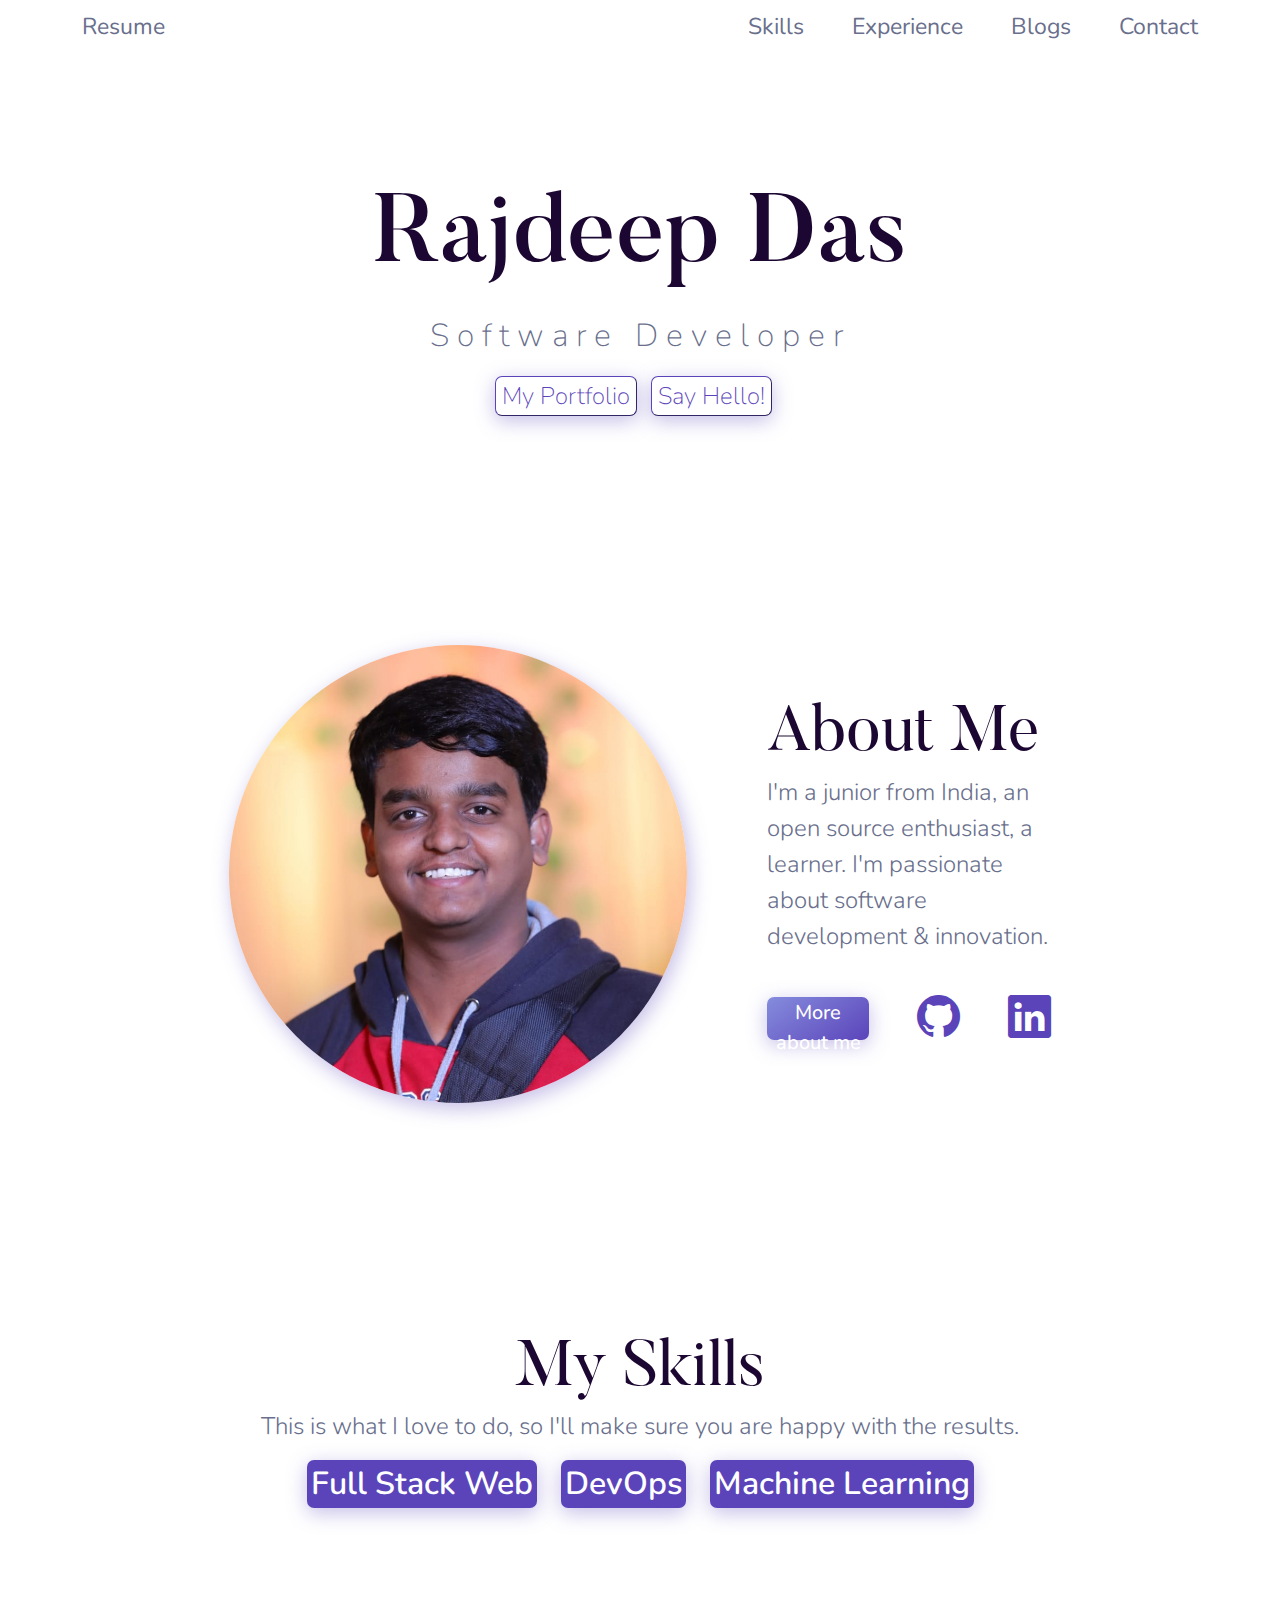
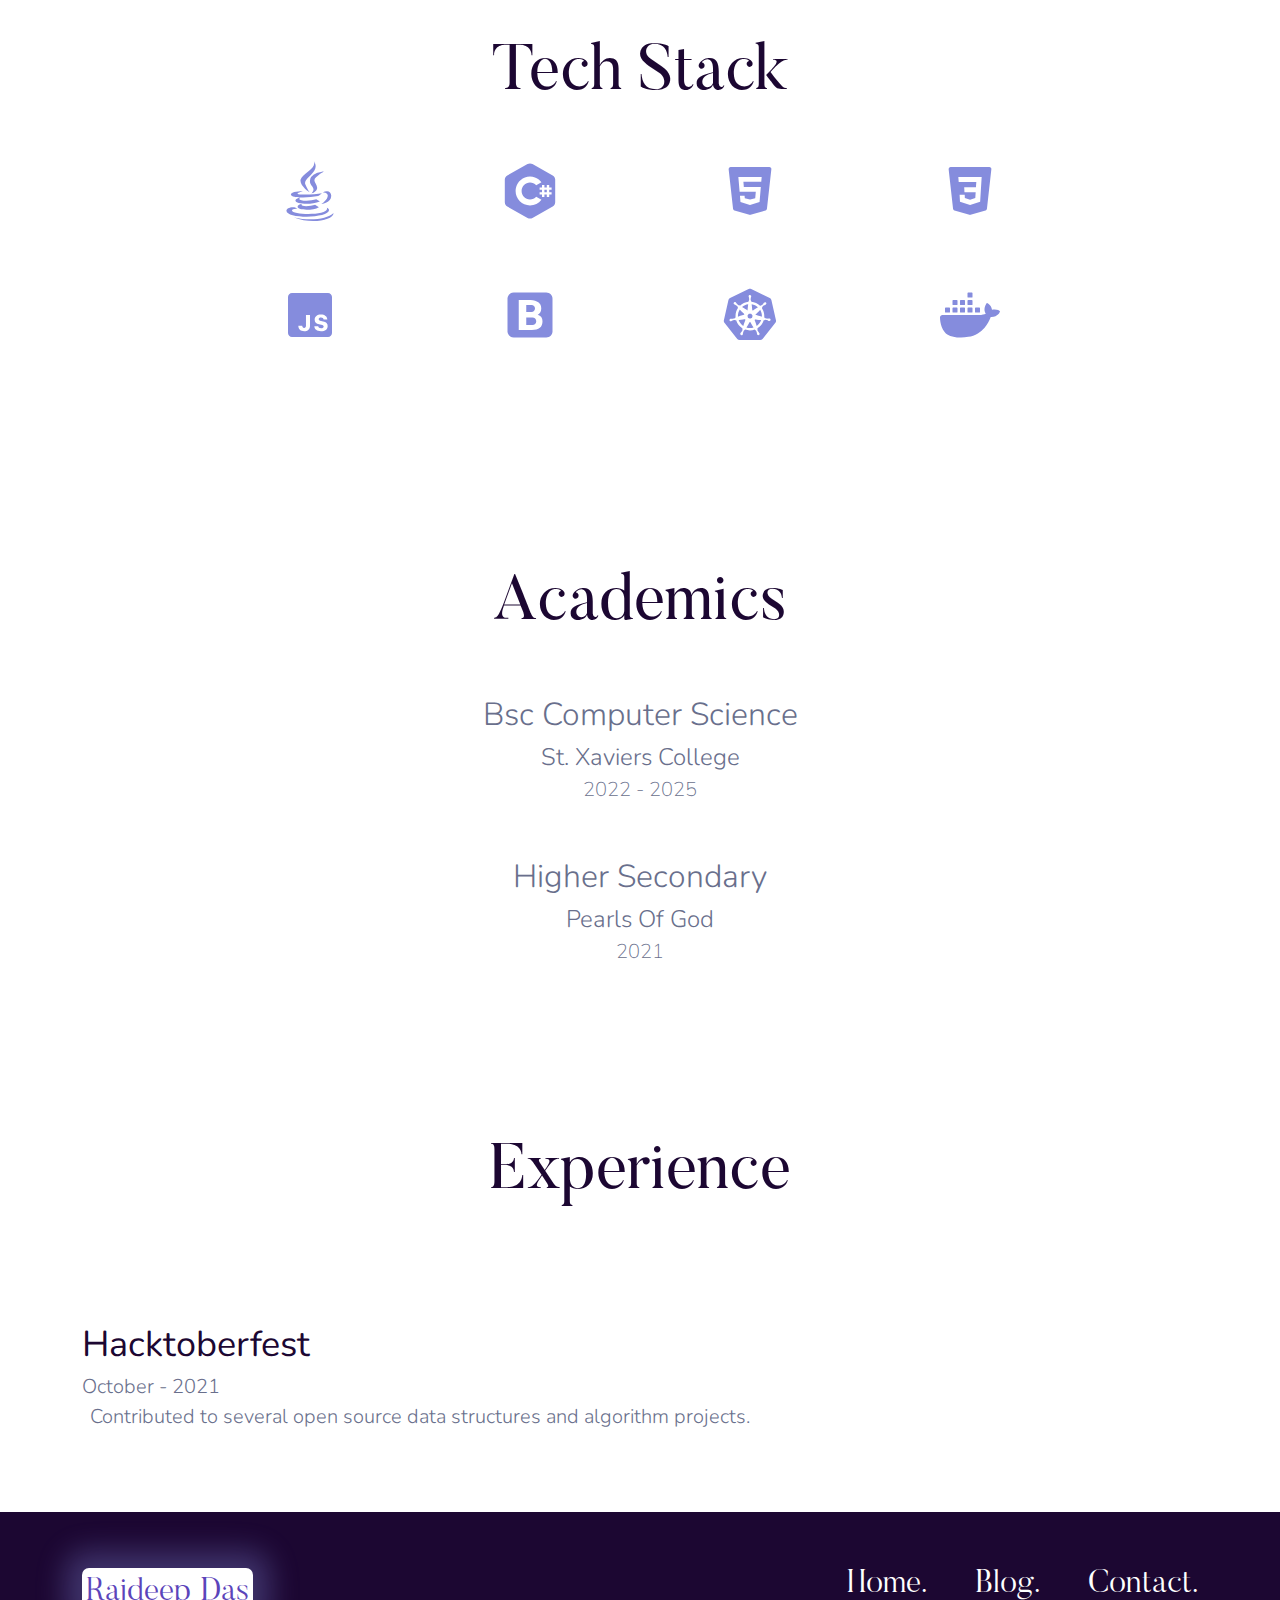
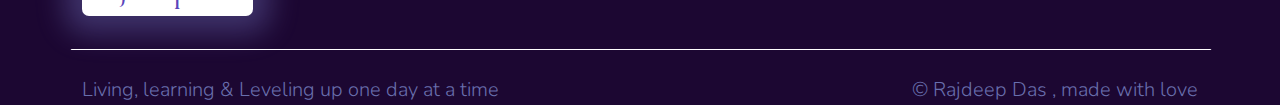
==== index.html @ 98c4b2c8 "Rename Home.html to index.html" ====
<!DOCTYPE html>
<html lang="en">
  <head>
    <meta charset="UTF-8" />
    <meta http-equiv="X-UA-Compatible" content="IE=edge" />
    <meta name="viewport" content="width=device-width, initial-scale=1.0" />
    <meta name="author" content="Rajdeep" />
    <link rel="stylesheet" href="../Bootstrap/css/bootstrap.css" />
    <link
      rel="stylesheet"
      href="https://cdn.jsdelivr.net/npm/bootstrap-icons@1.7.2/font/bootstrap-icons.css"
    />
    <link rel="stylesheet" href="Home-style.css" />
    <title>Portfolio-v2</title>
  </head>
  <body>
    <nav>
      <div class="container">
        Resume
        <!-- <a class="hamburger-menu" href="">
          <i class="bi bi-list"></i>
        </a> -->
        <div class="header-navigation">
          <ul class="navigation">
            <a href="#Skills"><li class="me-5">Skills</li></a>
            <a href="#Experience"><li class="me-5">Experience</li></a>
            <a href="https://hashnode.com/@Rajdeepds"
              ><li class="me-5">Blogs</li></a
            >
            <a href="./Contact.html"><li>Contact</li></a>
          </ul>
        </div>
      </div>
    </nav>
    <div class="FirstPage">
      <div class="display-1">Rajdeep Das</div>
      <div class="para">Software Developer</div>
      <div class="button-col">
        <button
          type="button"
          onclick="window.location.href='#'"
          class="button1"
        >
          My Portfolio
        </button>
        <button
          type="button"
          onclick="window.location.href='mailto:rajdeepds626@gmail.com'"
          class="button1"
        >
          Say Hello!
        </button>
      </div>
    </div>
    <div class="SecondPage">
      <div class="column-1">
        <img
          src="../Assets/Images/Image.jpeg"
          alt="Headshot"
          class="rounded-circle"
        />
      </div>
      <div class="column-2">
        <div class="display-3">About Me</div>

        <div class="para2">
          I'm a junior from India, an open source enthusiast, a learner. I'm
          passionate about software development & innovation.
        </div>
        <div class="home-links">
          <button type="button" class="button1 align-middle me-5" disabled>
            More about me ->
          </button>
          <a
            class="SocialLinks align-middle me-5"
            href="https://github.com/RajdeepDs"
          >
            <i class="bi bi-github"></i>
          </a>
          <a
            class="SocialLinks align-middle"
            href="https://www.linkedin.com/in/rajdeep-das-1654a2222/"
            ><i class="bi bi-linkedin"></i>
          </a>
        </div>
      </div>
    </div>
    <div class="ThirdPage">
      <div class="skillsection mb-5">
        <div class="display-3" id="Skills">My Skills</div>
        <div class="para3">
          This is what I love to do, so I'll make sure you are happy with the
          results.
        </div>
        <div class="Skills">
          <div class="web me-4">Full Stack Web</div>
          <div class="devops me-4">DevOps</div>
          <div class="ML">Machine Learning</div>
        </div>
      </div>
      <div class="TechStack">
        <div class="display-3">Tech Stack</div>
        <div class="technology">
          <ul class="firstrow pt-5">
            <li class="px-5">
              <a href="https://www.java.com/en/">
                <img src="./Assets/Icons/Tech-Stack/Java.svg" />
              </a>
              <p id="TechName">JAVA</p>
            </li>
            <li class="px-5">
              <a href="https://docs.microsoft.com/en-us/dotnet/csharp/">
                <img src="./Assets/Icons/Tech-Stack/icons8-c-sharp-logo.svg" />
              </a>
              <p id="TechName">C#</p>
            </li>
            <li class="px-5">
              <a href="https://html.com/html5/">
                <img src="./Assets/Icons/Tech-Stack/Html5.svg" />
              </a>
              <p id="TechName">HTML5</p>
            </li>
            <li class="px-5">
              <a href="https://www.w3schools.com/Css/">
                <img src="./Assets/Icons/Tech-Stack/Css3.svg" />
              </a>
              <p id="TechName">CSS3</p>
            </li>
          </ul>
          <ul class="secondrow pt-5 pt-5">
            <li class="px-5">
              <a href="https://www.w3schools.com/js/default.asp">
                <img src="./Assets/Icons/Tech-Stack/JS.svg" />
              </a>
              <p id="TechName">JAVASCRIPT</p>
            </li>
            <li class="px-5">
              <a href="https://getbootstrap.com/">
                <img src="./Assets/Icons/Tech-Stack/Bootstrap.svg" />
              </a>
              <p id="TechName">BOOTSTRAP</p>
            </li>
            <li class="px-5">
              <a href="https://kubernetes.io/">
                <img src="./Assets/Icons/Tech-Stack/K8s.svg" />
              </a>
              <p id="TechName">KUBERNETES</p>
            </li>
            <li class="px-5">
              <a href="https://www.docker.com/">
                <img src="./Assets/Icons/Tech-Stack/Docker.svg" />
              </a>
              <p id="TechName">DOCKER</p>
            </li>
          </ul>
        </div>
      </div>
    </div>
    <div class="FourthPage">
      <div class="display-3">Academics</div>
      <p id="course">Bsc Computer Science</p>
      <p id="institute">St. Xaviers College</p>
      <p id="year">2022 - 2025</p>
      <p id="course">Higher Secondary</p>
      <p id="institute">Pearls Of God</p>
      <p id="year">2021</p>
    </div>
    <div class="Experience" id="Experience">
      <div class="display-3">Experience</div>
      <div class="container Exp">
        <p id="Heading">
          <a href="https://hacktoberfest.digitalocean.com/" id="Heading"
            >Hacktoberfest</a
          >
        </p>
        <p id="ExpYear">October - 2021</p>
        <li id="ExpDesc">
          Contributed to several open source data structures and algorithm
          projects.
        </li>
      </div>
    </div>
    <div class="container-fluid footer">
      <div class="container first pt-5">
        <div id="Name-Box" class="px-1">Rajdeep Das</div>
        <div class="navigation">
          <ul class="footer-nav">
            <a href="#" class="me-5"><li>Home.</li></a>
            <a href="https://hashnode.com/@Rajdeepds"
              ><li class="me-5">Blog.</li></a
            >
            <a href="./Contact.html"><li>Contact.</li></a>
          </ul>
        </div>
      </div>
      <div class="container horizontal-line"></div>
      <div class="container captions pt-3">
        <div>Living, learning & Leveling up one day at a time</div>
        <div>&copy; Rajdeep Das , made with love</div>
      </div>
    </div>
    <script src="../Bootstrap/js/bootstrap.bundle.js"></script>
  </body>
</html>
---- Home-style.css ----
@import url("https://cdn.jsdelivr.net/npm/bootstrap-icons@1.8.3/font/bootstrap-icons.css");

/* Fonts */
@font-face {
  font-family: "Nunito-Regular";
  src: url(./Assets/fonts/Nunito-Font/Nunito-Regular.ttf);
}
@font-face {
  font-family: "Nunito-Medium";
  src: url(./Assets/fonts/Nunito-Font/Nunito-Medium.ttf);
}
@font-face {
  font-family: "Nunito-ExtraLight";
  src: url(./Assets/fonts/Nunito-Font/Nunito-ExtraLight.ttf);
}
@font-face {
  font-family: "Nunito-Light";
  src: url(./Assets/fonts/Nunito-Font/Nunito-Light.ttf);
}
@font-face {
  font-family: "Nunito-Bold";
  src: url(./Assets/fonts/Nunito-Font/Nunito-Bold.ttf);
}
@font-face {
  font-family: "Nunito-SemiBold";
  src: url(./Assets/fonts/Nunito-Font/Nunito-SemiBold.ttf);
}
@font-face {
  font-family: "Butler-Medium";
  src: url(./Assets/fonts/Butler-Font/Butler_Medium.otf);
}
@font-face {
  font-family: "Butler-Regular";
  src: url(./Assets/fonts/Butler-Font/Butler_Regular.otf);
}
@font-face {
  font-family: "Butler-Bold";
  src: url(./Assets/fonts/Butler-Font/Butler_Bold.otf);
}
@font-face {
  font-family: "Butler-Light";
  src: url(./Assets/fonts/Butler-Font/Butler_Light.otf);
}
/* -------------------------------------- */
/* Colors */
:root {
  --boldLetter: #1c0732;
  --lightLetter: #696f8c;
  --iconButton: #5b44ba;
  --shadow: #858cdd;
}
/* ----------------------------------------- */

/* Scroll Bar */
::-webkit-scrollbar {
  width: 5px;
}

/* Track */
::-webkit-scrollbar-track {
  box-shadow: transparent;
  border-radius: 10px;
}

/* Handle */
::-webkit-scrollbar-thumb {
  background: #858cdd;
  border-radius: 10px;
}
/* -------------------------------------------- */
i {
  color: var(--iconButton);
}
.container {
  display: flex;
  justify-content: space-between;
  text-align: center;
  color: var(--lightLetter);
  align-items: center;
  font-family: Nunito-Regular;
  font-size: 23px;
  margin-top: 10px;
}
.hamburger-menu i {
  font-size: 3rem;
  color: var(--iconButton);
}
.header-navigation .navigation {
  display: flex;
  list-style: none;
  text-align: center;
  align-items: center;
  margin-bottom: 0;
}
.navigation a {
  text-decoration: none;
  color: var(--lightLetter);
}
.header-navigation li:hover {
  color: var(--iconButton);
  text-shadow: 0px 5px 20px rgba(92, 68, 186, 0.658);
}
.bar {
  max-width: 70px;
}
.FirstPage {
  margin-top: 8.5rem;
  /* display: flex; */
  justify-content: center;
}
.display-1 {
  font-size: 96px;
  font-family: Butler-Medium;
  color: var(--boldLetter);
  text-align: center;
}
.para {
  margin: 1rem auto;
  font-family: Nunito-ExtraLight;
  font-size: 32px;
  color: var(--lightLetter);
  text-align: center;
  letter-spacing: 0.5rem;
}
.FirstPage .button1 {
  background-color: #ffffff;
  color: var(--iconButton);
  border-radius: 7px;
  border-width: 1px;
  border-color: var(--iconButton);
  font-family: Nunito-ExtraLight;
  font-size: 24px;
  text-align: center;
  margin-right: 14px;
  box-shadow: 0px 5px 20px rgba(91, 68, 186, 0.35);
}
.button-col {
  display: flex;
  justify-content: center;
}
.SecondPage {
  display: grid;
  grid-template-columns: 1fr 1fr;
  margin: 197px;
  padding: 2rem;
  align-items: center;
  justify-content: center;
}
.SecondPage .column-1 {
  text-align: center;
  align-items: center;
  margin-right: 5rem;
}
.SecondPage .rounded-circle {
  max-width: 458px;
  box-shadow: 3px 6px 20px rgba(91, 68, 186, 0.35);
}
.SecondPage .column-2 {
  margin-left: auto;
}
.SecondPage .display-3 {
  font-family: Butler-Regular;
  font-size: 64px;
  color: var(--boldLetter);
  text-align: start;
}
.SecondPage .para2 {
  font-family: Nunito-Light;
  font-size: 24px;
  color: var(--lightLetter);
  max-width: 461px;
  text-align: start;
}

.SecondPage .column-2 .button1 {
  height: 43px;
  border-radius: 7px;
  border: none;
  font-family: Nunito-Medium;
  font-size: 20px;
  color: #ffffff;
  text-align: center;
  /* margin-right: 14px; */
  box-shadow: 0px 5px 20px rgba(91, 68, 186, 0.35);
  background: linear-gradient(
    145deg,
    rgba(133, 140, 221, 1),
    rgba(91, 68, 186, 1)
  );
}
.home-links {
  margin-top: 2rem;
  display: flex;
  align-items: center;
}
.home-links i:hover {
  text-shadow: 0px 5px 20px rgba(146, 124, 235, 0.658);
}
.SocialLinks i {
  font-size: 43px;
}
.ThirdPage .display-3 {
  font-family: Butler-Regular;
  font-size: 64px;
  color: var(--boldLetter);
  text-align: center;
}
.ThirdPage .para3 {
  font-family: Nunito-Light;
  font-size: 24px;
  color: var(--lightLetter);
  text-align: center;
  justify-content: center;
}
.web,
.devops,
.ML {
  font-family: Nunito-SemiBold;
  font-size: 32px;
  border-radius: 7px;
  background-color: var(--iconButton);
  display: flex;
  color: #ffffff;
  text-align: center;
  align-items: center;
  justify-content: center;
  box-shadow: 0px 5px 20px rgba(91, 68, 186, 0.35);
}
.web {
  padding: 0px 4px;
  max-width: 240px;
}
.devops {
  padding: 0px 4px;
  max-width: 180px;
}
.ML {
  padding: 0px 4px;
  max-width: 270px;
}
.Skills {
  margin-top: 1rem;
  display: flex;
  align-items: center;
  justify-content: center;
}
.TechStack {
  margin-top: 10%;
}
.TechStack .firstrow,
.secondrow {
  list-style: none;
  display: flex;
  justify-content: center;
  align-items: center;
  text-align: center;
  padding-left: 0;
}
.firstrow #TechName,
.secondrow #TechName {
  font-family: Nunito-Light;
  font-size: 20px;
  color: var(--lightLetter);
  display: none;
  justify-content: center;
}
.technology {
  text-align: center;
  align-content: center;
  align-items: center;
}
.firstrow .px-5 {
  padding-right: 5rem !important;
  padding-left: 5rem !important;
}
.secondrow .px-5 {
  padding-right: 5rem !important;
  padding-left: 5rem !important;
}
.FourthPage {
  margin-top: 205px;
}
.FourthPage .display-3 {
  font-family: Butler-Regular;
  font-size: 64px;
  color: var(--boldLetter);
  text-align: center;
}
.FourthPage #course {
  margin-top: 3rem;
  font-family: Nunito-Light;
  font-size: 32px;
  color: var(--lightLetter);
  text-align: center;
  margin-bottom: 0;
}
.FourthPage #institute {
  font-family: Nunito-Light;
  font-size: 24px;
  color: var(--lightLetter);
  text-align: center;
  margin-bottom: 0;
}
.FourthPage #year {
  font-family: Nunito-ExtraLight;
  font-size: 20px;
  color: var(--lightLetter);
  text-align: center;
  margin-bottom: 0;
}
.Experience {
  margin-top: 168px;
}
.Experience .display-3 {
  font-family: Butler-Regular;
  font-size: 64px;
  color: var(--boldLetter);
  text-align: center;
}
.Experience #Heading {
  text-decoration: none;
  margin-top: 53px;
  font-family: Nunito-Regular;
  font-size: 36px;
  color: var(--boldLetter);
  display: flex;
  margin-bottom: 0px;
}
.Exp #Heading :hover {
  color: var(--iconButton);
}
.Exp {
  display: block;
}
#ExpYear {
  margin-bottom: 0;
  font-family: Nunito-Light;
  font-size: 20px;
  color: var(--lightLetter);
  display: flex;
  justify-content: flex-start;
}
#ExpDesc {
  font-family: Nunito-Light;
  font-size: 20px;
  list-style: none;
  padding-left: 0.5rem;
  color: var(--lightLetter);
  display: flex;
  justify-content: flex-start;
}
.footer {
  background-color: var(--boldLetter);
  max-height: 470px;
  text-align: center;
  margin-top: 5rem;
}
#Name-Box {
  font-family: Butler-Light;
  font-size: 32px;
  border-radius: 7px;
  max-width: 178px;
  background-color: #ffffff;
  display: flex;
  color: var(--iconButton);
  text-align: center;
  align-items: center;
  justify-content: center;
  box-shadow: 0px 0px 29px 17px rgba(133, 140, 221, 0.33);
}
.navigation {
  align-items: center;
}
.footer-nav {
  display: flex;
  justify-content: end;
}
.footer-nav a {
  list-style: none;
  text-decoration: none;
  color: #ffffff;
  font-family: Butler-Light;
  font-size: 32px;
}
.footer .first {
  display: flex;
  align-items: center;
}
.navigation a:hover {
  /* color: #ced1f5; */
  text-shadow: 0px 0px 10px #858cdd;
}
.horizontal-line {
  margin-top: 1.5rem;
  height: 1px;
  display: flex;
  justify-items: center;
  align-content: center;
  background: #ffffff;
  transform: matrix(1, 0, 1, 1, 1, 1);
}
.captions {
  font-family: Nunito-Light;
  font-size: 20px;
  color: #696fad;
}
/* ---------------------------------------------- */
/* Media Screens */

@media screen and (max-width: 576px) {
  .header-navigation .navigation {
    display: flex;
    justify-content: center;
    list-style: none;
    text-align: center;
    align-items: start;
    margin-bottom: 0;
  }
  .header-navigation a {
    text-decoration: none;
    color: var(--lightLetter);
    margin-right: 0%;
  }
  .header-navigation .me-5 {
    margin-right: 0.5rem !important;
  }
  .header-navigation li:hover {
    color: var(--iconButton);
    text-shadow: 0px 5px 20px rgba(92, 68, 186, 0.658);
  }
  .container {
    display: flex;
    justify-content: space-between;
    text-align: center;
    color: var(--lightLetter);
    align-items: center;
    font-family: Nunito-Regular;
    font-size: 20px;
  }
  i {
    font-size: 50px;
  }
  .FirstPage {
    margin-top: 3rem;
    /* display: flex; */
    justify-content: center;
  }
  .SecondPage {
    display: block;
    justify-content: space-around;
    align-items: center;
    text-align: center;
    margin: 5rem 0;
    padding: 0px;
  }
  .SecondPage .column-1 {
    text-align: center;
    align-items: center;
    margin-right: 0px;
  }
  .SecondPage .rounded-circle {
    max-width: 80vw;
    justify-content: center;
    align-items: center;
  }
  .SecondPage .column-2 {
    text-align: center;
  }
  .SecondPage .display-3 {
    margin-top: 2rem;
    font-family: Butler-Regular;
    font-size: 64px;
    color: var(--boldLetter);
    text-align: center;
  }
  .SecondPage .para2 {
    font-family: Nunito-Light;
    font-size: 24px;
    color: var(--lightLetter);
    max-width: 461px;
    text-align: center;
  }
  .home-links {
    display: flex;
    justify-content: center;
  }
  .Skills {
    flex-direction: column;
    align-items: center;
  }
  .Skills div {
    margin-bottom: 1rem;
  }
  .technology {
    display: flex;
    justify-content: center;
  }
  .technology li {
    margin-bottom: 0.5rem;
  }
  .firstrow,
  .secondrow {
    flex-direction: column;
  }
  .FourthPage {
    margin-top: 90px;
  }
  .Experience {
    margin-top: 90px;
  }
  .Experience .Exp {
    flex-direction: column;
  }
  .Exp #Heading {
    margin-top: 2rem;
  }
  .first {
    display: flex;
    flex-direction: column;
  }
  .navigation .footer-nav {
    margin-top: 1rem;
    display: flex;
    justify-items: center;
    color: #ffffff;
  }
  .horizontal-line {
    margin-top: 1rem;
    height: 1px;
    display: flex;
    justify-items: center;
    background: #ffffff;
    transform: matrix(1, 0, 1, 1, 1, 1);
  }
  .captions {
    display: flex;
    flex-direction: column;
  }
}
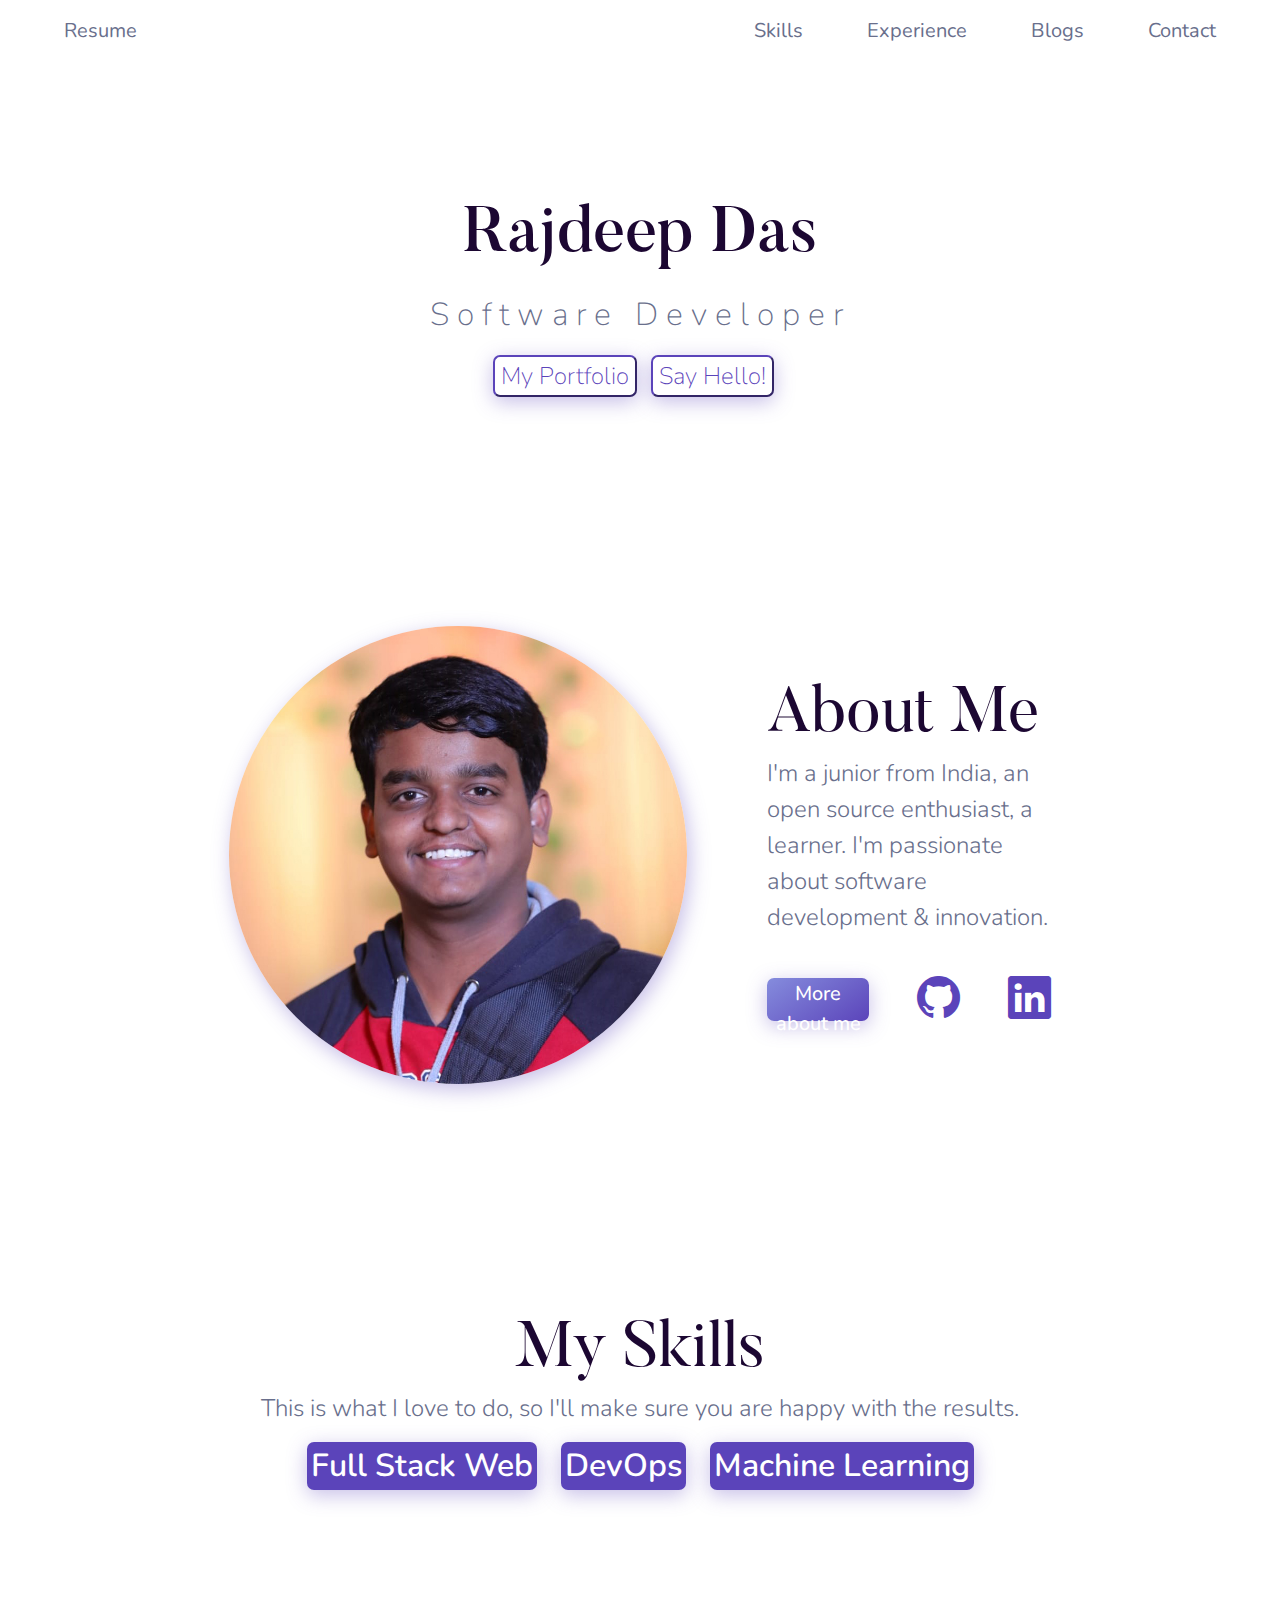
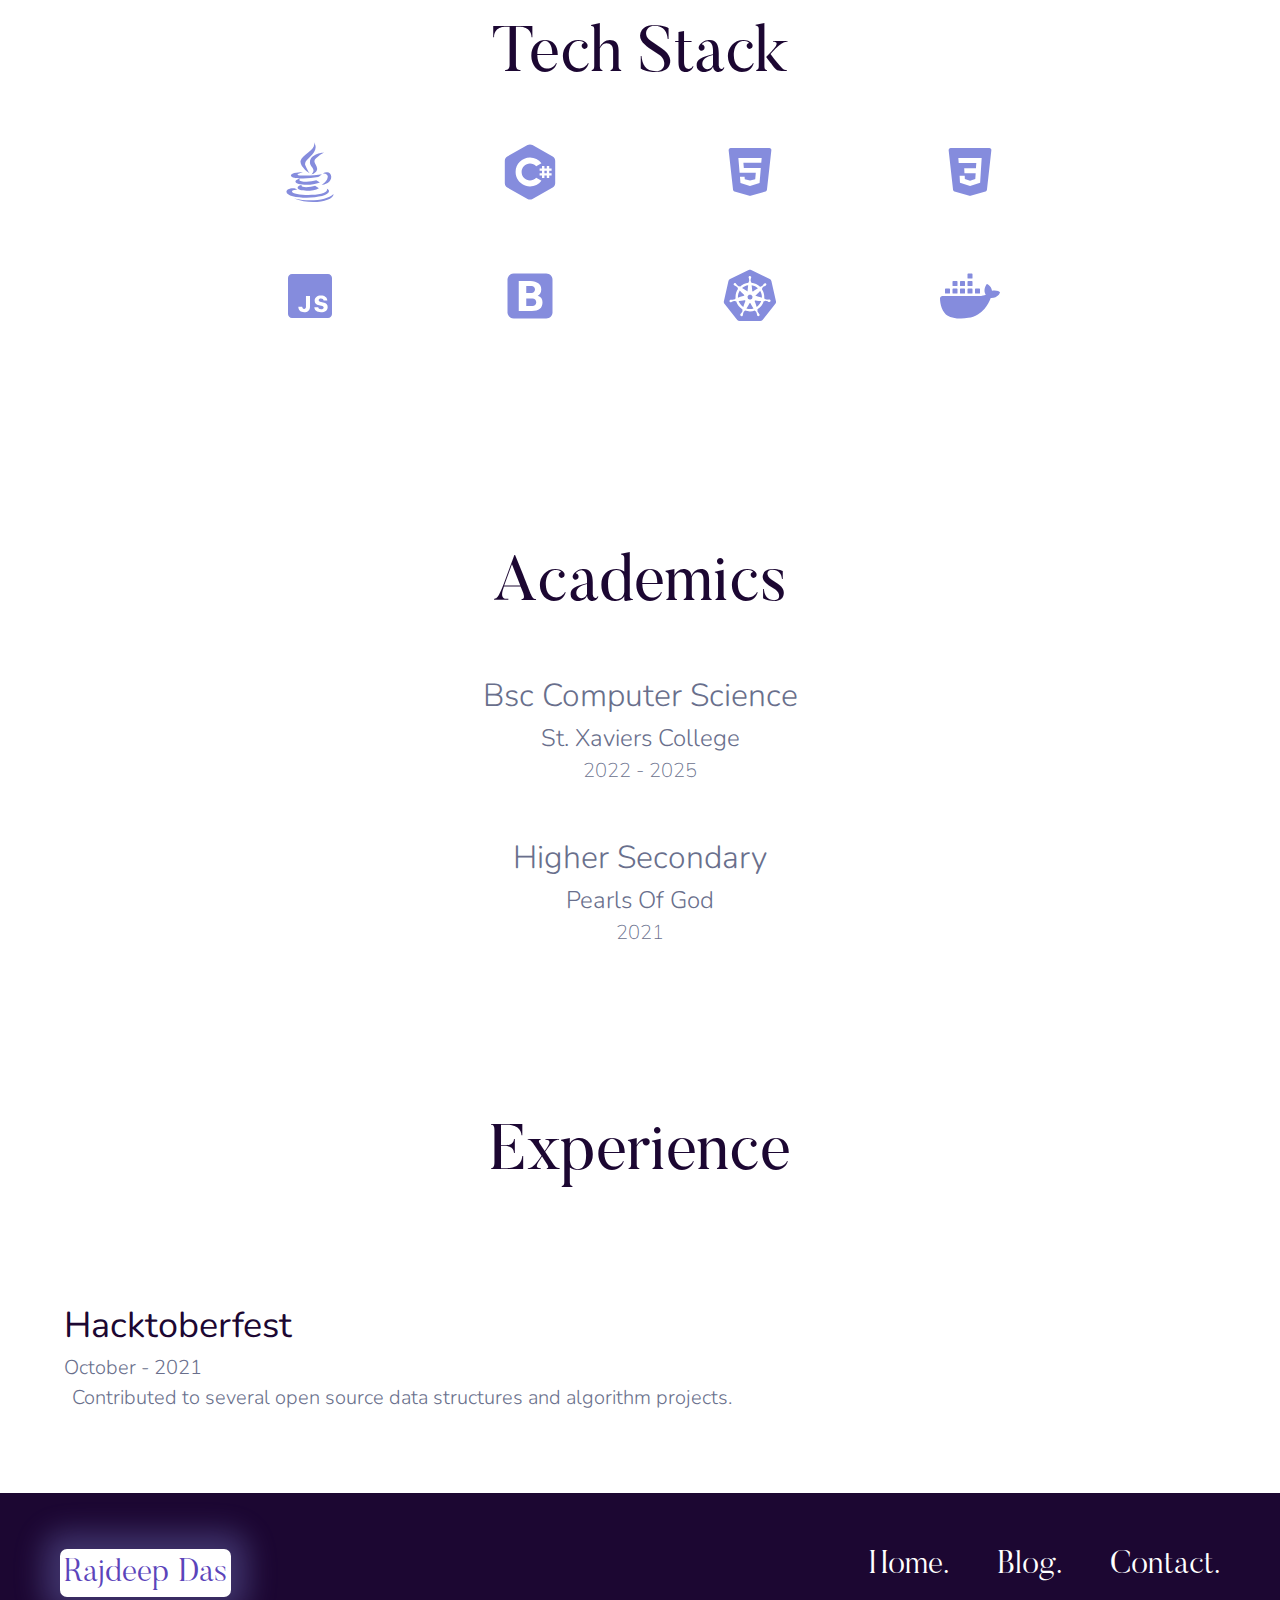
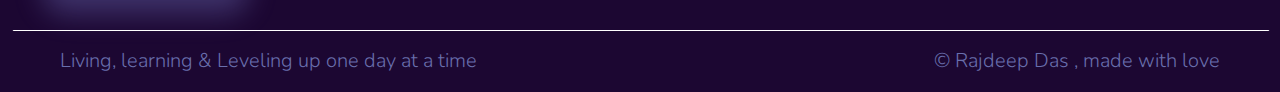
==== commit 33d2be38: "changes made" ====
--- a/index.html
+++ b/index.html
@@ -11,27 +11,42 @@
       href="https://cdn.jsdelivr.net/npm/bootstrap-icons@1.7.2/font/bootstrap-icons.css"
     />
     <link rel="stylesheet" href="Home-style.css" />
+    <script src="script.js" defer></script>
     <title>Portfolio-v2</title>
   </head>
   <body>
-    <nav>
-      <div class="container">
-        Resume
-        <!-- <a class="hamburger-menu" href="">
-          <i class="bi bi-list"></i>
-        </a> -->
-        <div class="header-navigation">
-          <ul class="navigation">
-            <a href="#Skills"><li class="me-5">Skills</li></a>
-            <a href="#Experience"><li class="me-5">Experience</li></a>
-            <a href="https://hashnode.com/@Rajdeepds"
-              ><li class="me-5">Blogs</li></a
-            >
-            <a href="./Contact.html"><li>Contact</li></a>
-          </ul>
-        </div>
-      </div>
-    </nav>
+    <header class="primary-header flex">
+      <p>Resume</p>
+      <button
+        class="mobile-nav-toggle"
+        id="nav-toggle"
+        aria-controls="primary-navigation"
+        aria-expanded="false"
+      >
+        <span class="sr-only">Menu</span>
+      </button>
+
+      <nav>
+        <ul
+          class="primary-navigation flex"
+          id="primary-navigation"
+          data-visible="false"
+        >
+          <li class="me-5">
+            <a href="#Skills">Skills</a>
+          </li>
+          <li class="me-5">
+            <a href="#Experience">Experience</a>
+          </li>
+          <li class="me-5">
+            <a href="https://hashnode.com/@Rajdeepds">Blogs</a>
+          </li>
+          <li>
+            <a href="./Contact.html">Contact</a>
+          </li>
+        </ul>
+      </nav>
+    </header>
     <div class="FirstPage">
       <div class="display-1">Rajdeep Das</div>
       <div class="para">Software Developer</div>
@@ -62,7 +77,6 @@
       </div>
       <div class="column-2">
         <div class="display-3">About Me</div>
-
         <div class="para2">
           I'm a junior from India, an open source enthusiast, a learner. I'm
           passionate about software development & innovation.
@@ -127,6 +141,7 @@
               <p id="TechName">CSS3</p>
             </li>
           </ul>
+
           <ul class="secondrow pt-5 pt-5">
             <li class="px-5">
               <a href="https://www.w3schools.com/js/default.asp">
@@ -156,6 +171,7 @@
         </div>
       </div>
     </div>
+
     <div class="FourthPage">
       <div class="display-3">Academics</div>
       <p id="course">Bsc Computer Science</p>
@@ -165,9 +181,10 @@
       <p id="institute">Pearls Of God</p>
       <p id="year">2021</p>
     </div>
+
     <div class="Experience" id="Experience">
       <div class="display-3">Experience</div>
-      <div class="container Exp">
+      <div class="Exp">
         <p id="Heading">
           <a href="https://hacktoberfest.digitalocean.com/" id="Heading"
             >Hacktoberfest</a
@@ -181,7 +198,7 @@
       </div>
     </div>
     <div class="container-fluid footer">
-      <div class="container first pt-5">
+      <div class="first pt-5">
         <div id="Name-Box" class="px-1">Rajdeep Das</div>
         <div class="navigation">
           <ul class="footer-nav">
@@ -193,8 +210,8 @@
           </ul>
         </div>
       </div>
-      <div class="container horizontal-line"></div>
-      <div class="container captions pt-3">
+      <div class="horizontal-line"></div>
+      <div class="captions pt-3">
         <div>Living, learning & Leveling up one day at a time</div>
         <div>&copy; Rajdeep Das , made with love</div>
       </div>
--- a/Home-style.css
+++ b/Home-style.css
@@ -1,6 +1,7 @@
 @import url("https://cdn.jsdelivr.net/npm/bootstrap-icons@1.8.3/font/bootstrap-icons.css");
-
+/* -------------------------------------------- */
 /* Fonts */
+/* -------------------------------------------- */
 @font-face {
   font-family: "Nunito-Regular";
   src: url(./Assets/fonts/Nunito-Font/Nunito-Regular.ttf);
@@ -43,6 +44,7 @@
 }
 /* -------------------------------------- */
 /* Colors */
+/* -------------------------------------------- */
 :root {
   --boldLetter: #1c0732;
   --lightLetter: #696f8c;
@@ -68,51 +70,126 @@
   border-radius: 10px;
 }
 /* -------------------------------------------- */
+/* Global CSS */
+/* -------------------------------------------- */
+html {
+  scroll-behavior: smooth;
+}
+body {
+  overflow-x: hidden;
+}
+.sr-only {
+  position: absolute;
+  left: -10000px;
+  top: auto;
+  width: 1px;
+  height: 1px;
+  overflow: hidden;
+}
+
+.flex {
+  display: flex;
+  gap: var(--gap, 1rem);
+}
+
 i {
   color: var(--iconButton);
 }
-.container {
-  display: flex;
+/* -------------------------------------------- */
+/* Header Navigation */
+/* -------------------------------------------- */
+.primary-header {
+  margin: 0 4rem;
+  align-items: center;
   justify-content: space-between;
-  text-align: center;
-  color: var(--lightLetter);
-  align-items: center;
   font-family: Nunito-Regular;
-  font-size: 23px;
-  margin-top: 10px;
-}
-.hamburger-menu i {
-  font-size: 3rem;
-  color: var(--iconButton);
-}
-.header-navigation .navigation {
-  display: flex;
+  color: var(--lightLetter);
+  font-size: 20px;
+}
+.primary-header p {
+  margin-top: 1rem;
+}
+.mobile-nav-toggle {
+  display: none;
+}
+.primary-navigation {
   list-style: none;
-  text-align: center;
-  align-items: center;
-  margin-bottom: 0;
-}
-.navigation a {
+  padding: 0%;
+  margin: 0;
+}
+.primary-navigation a {
   text-decoration: none;
   color: var(--lightLetter);
 }
-.header-navigation li:hover {
-  color: var(--iconButton);
-  text-shadow: 0px 5px 20px rgba(92, 68, 186, 0.658);
-}
-.bar {
-  max-width: 70px;
-}
+@media (max-width: 576px) {
+  .primary-header {
+    margin: 0 0.5rem;
+  }
+  .primary-navigation {
+    --gap: 2em;
+    z-index: 1000;
+    position: fixed;
+    inset: 0 0 0 30%;
+    flex-direction: column;
+    text-align: start;
+    padding: min(30vh, 10rem) 2em;
+    background: hsl(0 0% 100% / 0.1);
+    backdrop-filter: blur(1rem);
+    transform: translateX(100%);
+    transition: transform 300ms ease-in;
+    border-right: 31px #1c0732;
+  }
+  .primary-navigation a {
+    color: var(--iconButton);
+  }
+  #nav-toggle.active {
+    background-image: url(./Assets/Icons/x.svg);
+  }
+  #primary-navigation.active {
+    transform: translateX(0%);
+  }
+  .mobile-nav-toggle {
+    display: block;
+    position: absolute;
+    z-index: 2000;
+    right: 0.5rem;
+    background: transparent;
+    background-image: url(./Assets/Icons/list.svg);
+    background-repeat: no-repeat;
+    filter: invert(26%) sepia(19%) saturate(6905%) hue-rotate(238deg)
+      brightness(90%) contrast(87%);
+    background-size: 1.5rem;
+    background-position: center;
+    width: 1.5rem;
+    aspect-ratio: 1;
+    border: 0;
+    padding: 0;
+  }
+  .primary-navigation a {
+    font-family: Butler-Bold;
+    font-size: 36px;
+    color: var(--boldLetter);
+    text-shadow: 0px 5px 20px rgba(92, 68, 186, 0.658);
+  }
+  .FirstPage {
+    margin-top: 5rem;
+  }
+}
+/* -------------------------------------------- */
+/* First Page */
+/* -------------------------------------------- */
 .FirstPage {
   margin-top: 8.5rem;
-  /* display: flex; */
-  justify-content: center;
+  display: flex;
+  justify-content: center;
+  flex-direction: column;
 }
 .display-1 {
-  font-size: 96px;
+  font-size: 4rem;
   font-family: Butler-Medium;
   color: var(--boldLetter);
   text-align: center;
+  align-items: center;
 }
 .para {
   margin: 1rem auto;
@@ -126,7 +203,7 @@
   background-color: #ffffff;
   color: var(--iconButton);
   border-radius: 7px;
-  border-width: 1px;
+  border-width: 2px;
   border-color: var(--iconButton);
   font-family: Nunito-ExtraLight;
   font-size: 24px;
@@ -138,6 +215,14 @@
   display: flex;
   justify-content: center;
 }
+.FirstPage .button1:hover {
+  background-color: #858cdd;
+  color: #ffffff;
+}
+/* -------------------------------------------- */
+/* Second Page */
+/* -------------------------------------------- */
+
 .SecondPage {
   display: grid;
   grid-template-columns: 1fr 1fr;
@@ -180,7 +265,7 @@
   font-size: 20px;
   color: #ffffff;
   text-align: center;
-  /* margin-right: 14px; */
+  margin-right: 14px;
   box-shadow: 0px 5px 20px rgba(91, 68, 186, 0.35);
   background: linear-gradient(
     145deg,
@@ -199,6 +284,59 @@
 .SocialLinks i {
   font-size: 43px;
 }
+@media (max-width: 576px) {
+  .SecondPage {
+    display: block;
+    justify-content: space-around;
+    align-items: center;
+    text-align: center;
+    margin: 5rem 0;
+    padding: 0px;
+  }
+  .SecondPage .column-1 {
+    text-align: center;
+    align-items: center;
+    margin-right: 0px;
+  }
+  .SecondPage .rounded-circle {
+    max-width: 80vw;
+    justify-content: center;
+    align-items: center;
+  }
+  .SecondPage .column-2 {
+    display: flex;
+    flex-direction: column;
+    justify-content: center;
+    text-align: center;
+    align-items: center;
+  }
+  .SecondPage .display-3 {
+    margin-top: 2rem;
+    font-family: Butler-Regular;
+    font-size: 64px;
+    color: var(--boldLetter);
+    text-align: center;
+  }
+  .SecondPage .para2 {
+    font-family: Nunito-Light;
+    font-size: 23px;
+    color: var(--lightLetter);
+    max-width: 370px;
+    text-align: center;
+  }
+  .SecondPage .button1 {
+    display: none;
+  }
+  .home-links {
+    display: flex;
+    justify-content: center;
+  }
+}
+
+/* -------------------------------------------- */
+/* Third Page */
+/* -------------------------------------------- */
+
 .ThirdPage .display-3 {
   font-family: Butler-Regular;
   font-size: 64px;
@@ -277,6 +415,42 @@
   padding-right: 5rem !important;
   padding-left: 5rem !important;
 }
+@media (max-width: 576px) {
+  .Skills {
+    flex-direction: column;
+    align-items: center;
+  }
+  .Skills div {
+    margin-bottom: 1rem;
+  }
+  .Skills .me-4 {
+    margin-right: 0 !important;
+  }
+  .technology {
+    display: flex;
+    justify-content: center;
+  }
+  .technology li {
+    margin-bottom: 0.5rem;
+  }
+  .firstrow,
+  .secondrow {
+    flex-direction: column;
+  }
+
+  .firstrow .px-5,
+  .secondrow .px-5 {
+    padding-right: 0 !important;
+    padding-left: 0 !important;
+  }
+  .firstrow .px-5 {
+    padding-right: 3rem !important;
+  }
+}
+/* -------------------------------------------- */
+/* Fourth Page */
+/* -------------------------------------------- */
+
 .FourthPage {
   margin-top: 205px;
 }
@@ -331,6 +505,7 @@
 }
 .Exp {
   display: block;
+  margin: 0 4rem;
 }
 #ExpYear {
   margin-bottom: 0;
@@ -349,6 +524,29 @@
   display: flex;
   justify-content: flex-start;
 }
+@media (max-width: 576px) {
+  .FourthPage {
+    margin-top: 90px;
+  }
+  .Experience {
+    margin-top: 90px;
+  }
+  .Experience .Exp {
+    flex-direction: column;
+  }
+  .Exp #Heading {
+    margin-top: 2rem;
+    justify-content: center;
+  }
+  .Exp #ExpYear,
+  #ExpDesc {
+    justify-content: center;
+    text-align: center;
+  }
+}
+/* -------------------------------------------- */
+/* Footer Page */
+/* -------------------------------------------- */
 .footer {
   background-color: var(--boldLetter);
   max-height: 470px;
@@ -385,9 +583,11 @@
 .footer .first {
   display: flex;
   align-items: center;
+  margin: 0 3rem;
+  justify-content: space-between;
 }
 .navigation a:hover {
-  /* color: #ced1f5; */
+  color: #ced1f5;
   text-shadow: 0px 0px 10px #858cdd;
 }
 .horizontal-line {
@@ -403,117 +603,12 @@
   font-family: Nunito-Light;
   font-size: 20px;
   color: #696fad;
-}
-/* ---------------------------------------------- */
-/* Media Screens */
-
-@media screen and (max-width: 576px) {
-  .header-navigation .navigation {
-    display: flex;
-    justify-content: center;
-    list-style: none;
-    text-align: center;
-    align-items: start;
-    margin-bottom: 0;
-  }
-  .header-navigation a {
-    text-decoration: none;
-    color: var(--lightLetter);
-    margin-right: 0%;
-  }
-  .header-navigation .me-5 {
-    margin-right: 0.5rem !important;
-  }
-  .header-navigation li:hover {
-    color: var(--iconButton);
-    text-shadow: 0px 5px 20px rgba(92, 68, 186, 0.658);
-  }
-  .container {
-    display: flex;
-    justify-content: space-between;
-    text-align: center;
-    color: var(--lightLetter);
-    align-items: center;
-    font-family: Nunito-Regular;
-    font-size: 20px;
-  }
-  i {
-    font-size: 50px;
-  }
-  .FirstPage {
-    margin-top: 3rem;
-    /* display: flex; */
-    justify-content: center;
-  }
-  .SecondPage {
-    display: block;
-    justify-content: space-around;
-    align-items: center;
-    text-align: center;
-    margin: 5rem 0;
-    padding: 0px;
-  }
-  .SecondPage .column-1 {
-    text-align: center;
-    align-items: center;
-    margin-right: 0px;
-  }
-  .SecondPage .rounded-circle {
-    max-width: 80vw;
-    justify-content: center;
-    align-items: center;
-  }
-  .SecondPage .column-2 {
-    text-align: center;
-  }
-  .SecondPage .display-3 {
-    margin-top: 2rem;
-    font-family: Butler-Regular;
-    font-size: 64px;
-    color: var(--boldLetter);
-    text-align: center;
-  }
-  .SecondPage .para2 {
-    font-family: Nunito-Light;
-    font-size: 24px;
-    color: var(--lightLetter);
-    max-width: 461px;
-    text-align: center;
-  }
-  .home-links {
-    display: flex;
-    justify-content: center;
-  }
-  .Skills {
-    flex-direction: column;
-    align-items: center;
-  }
-  .Skills div {
-    margin-bottom: 1rem;
-  }
-  .technology {
-    display: flex;
-    justify-content: center;
-  }
-  .technology li {
-    margin-bottom: 0.5rem;
-  }
-  .firstrow,
-  .secondrow {
-    flex-direction: column;
-  }
-  .FourthPage {
-    margin-top: 90px;
-  }
-  .Experience {
-    margin-top: 90px;
-  }
-  .Experience .Exp {
-    flex-direction: column;
-  }
-  .Exp #Heading {
-    margin-top: 2rem;
-  }
+  display: flex;
+  justify-content: space-between;
+  margin: 0 3rem;
+  padding-bottom: 1rem;
+}
+@media (max-width: 576px) {
   .first {
     display: flex;
     flex-direction: column;
@@ -523,6 +618,7 @@
     display: flex;
     justify-items: center;
     color: #ffffff;
+    padding: 0;
   }
   .horizontal-line {
     margin-top: 1rem;
@@ -530,10 +626,11 @@
     display: flex;
     justify-items: center;
     background: #ffffff;
-    transform: matrix(1, 0, 1, 1, 1, 1);
+    transform: matrix(1, 0, 0, 1, 1, 1);
   }
   .captions {
     display: flex;
     flex-direction: column;
   }
 }
+/* ---------------------------------------------- */
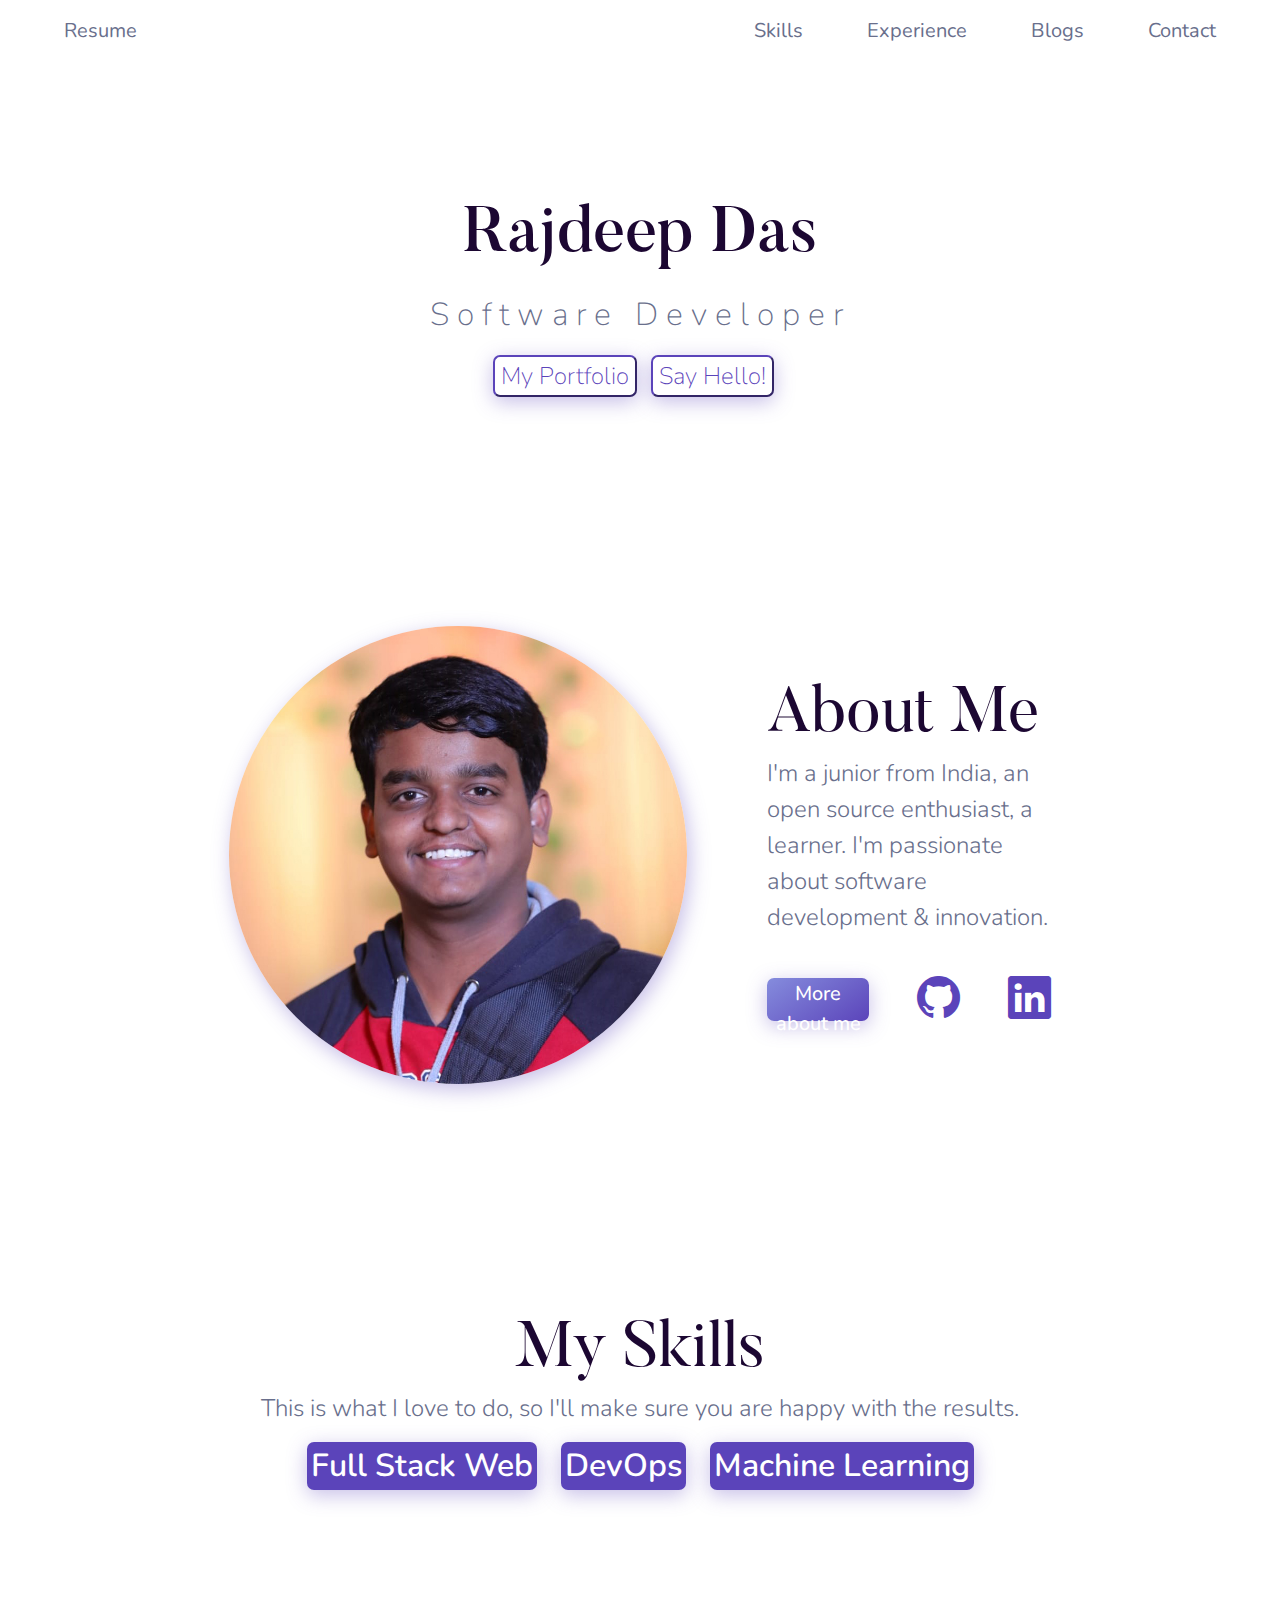
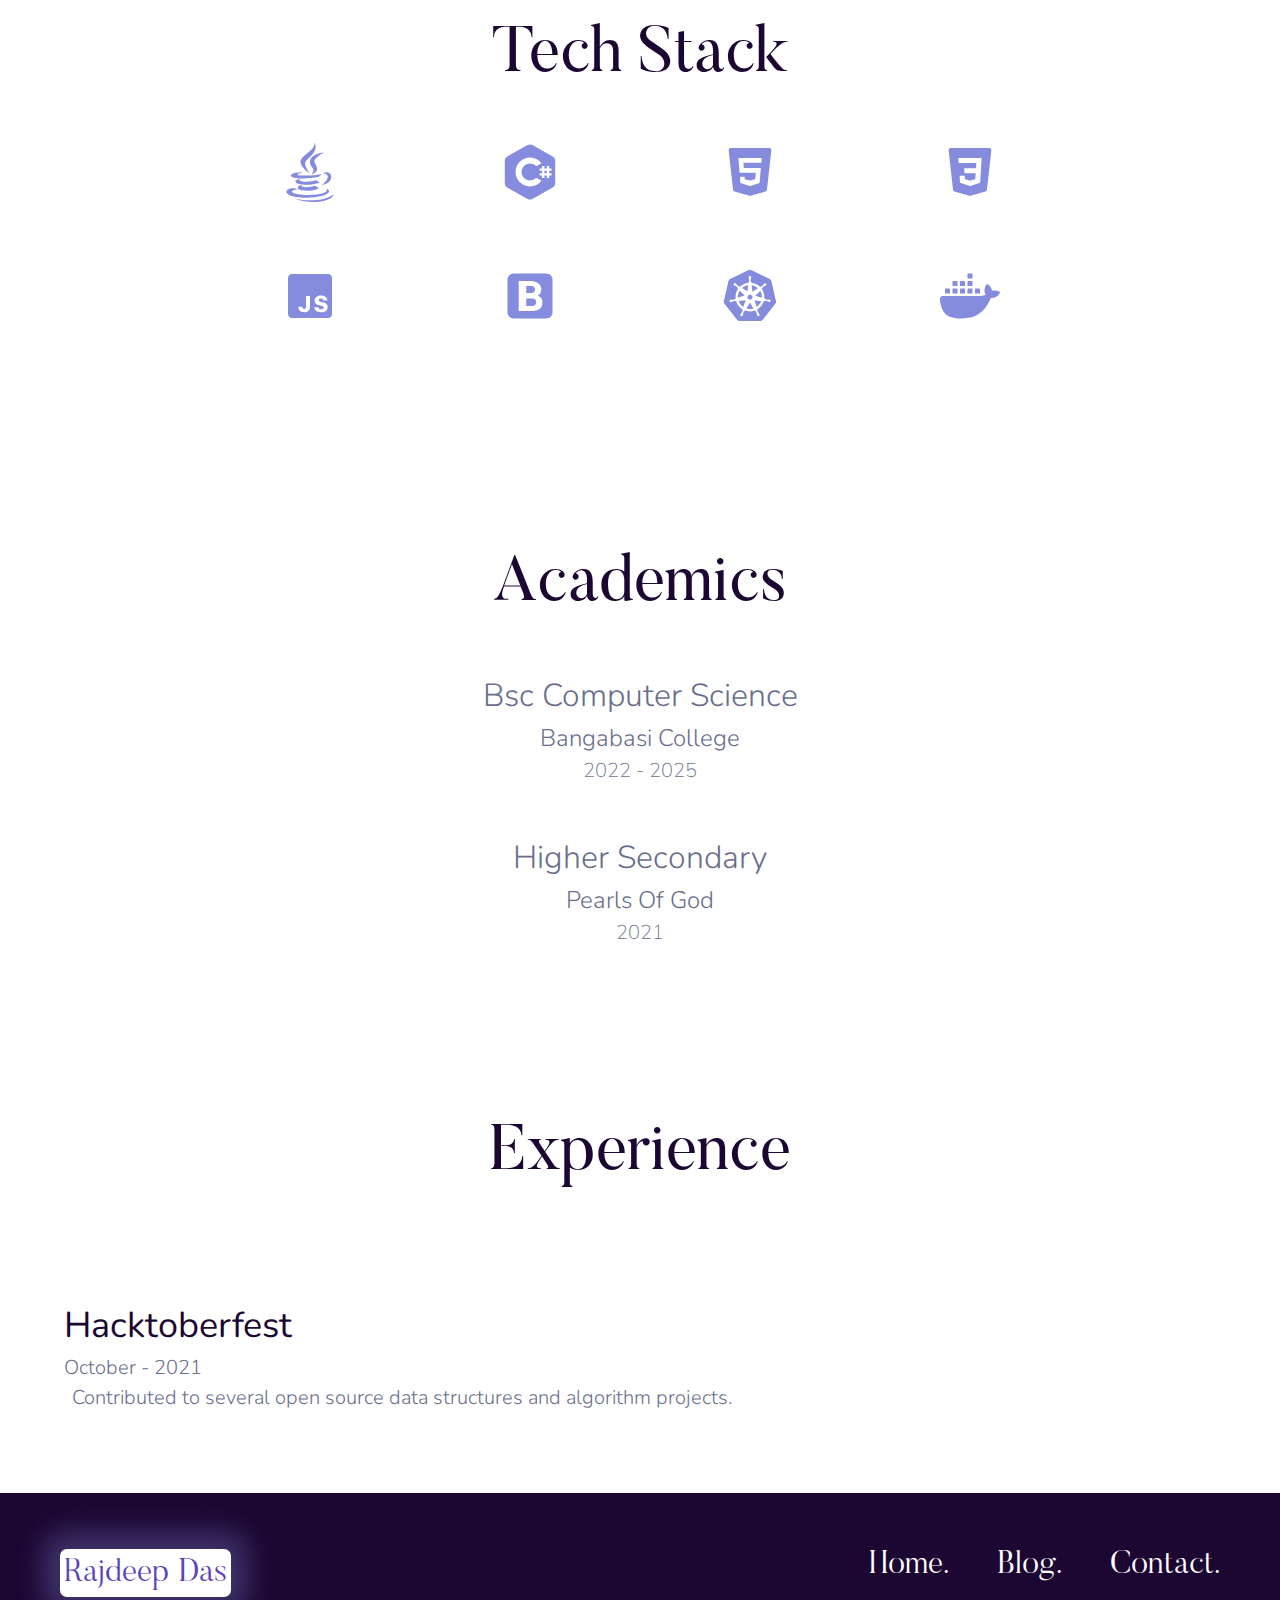
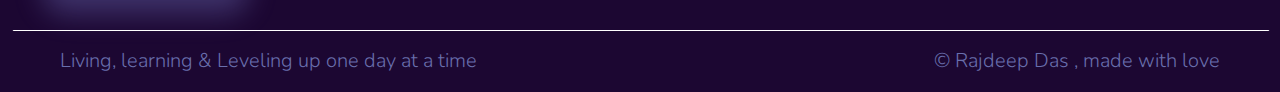
==== commit b06d7270: "Update index.html" ====
--- a/index.html
+++ b/index.html
@@ -70,7 +70,7 @@
     <div class="SecondPage">
       <div class="column-1">
         <img
-          src="../Assets/Images/Image.jpeg"
+          src="./Assets/Images/Image.jpeg"
           alt="Headshot"
           class="rounded-circle"
         />
@@ -175,7 +175,7 @@
     <div class="FourthPage">
       <div class="display-3">Academics</div>
       <p id="course">Bsc Computer Science</p>
-      <p id="institute">St. Xaviers College</p>
+      <p id="institute">Bangabasi College</p>
       <p id="year">2022 - 2025</p>
       <p id="course">Higher Secondary</p>
       <p id="institute">Pearls Of God</p>
@@ -216,6 +216,6 @@
         <div>&copy; Rajdeep Das , made with love</div>
       </div>
     </div>
-    <script src="../Bootstrap/js/bootstrap.bundle.js"></script>
+    <script src="./Bootstrap/js/bootstrap.bundle.js"></script>
   </body>
 </html>
